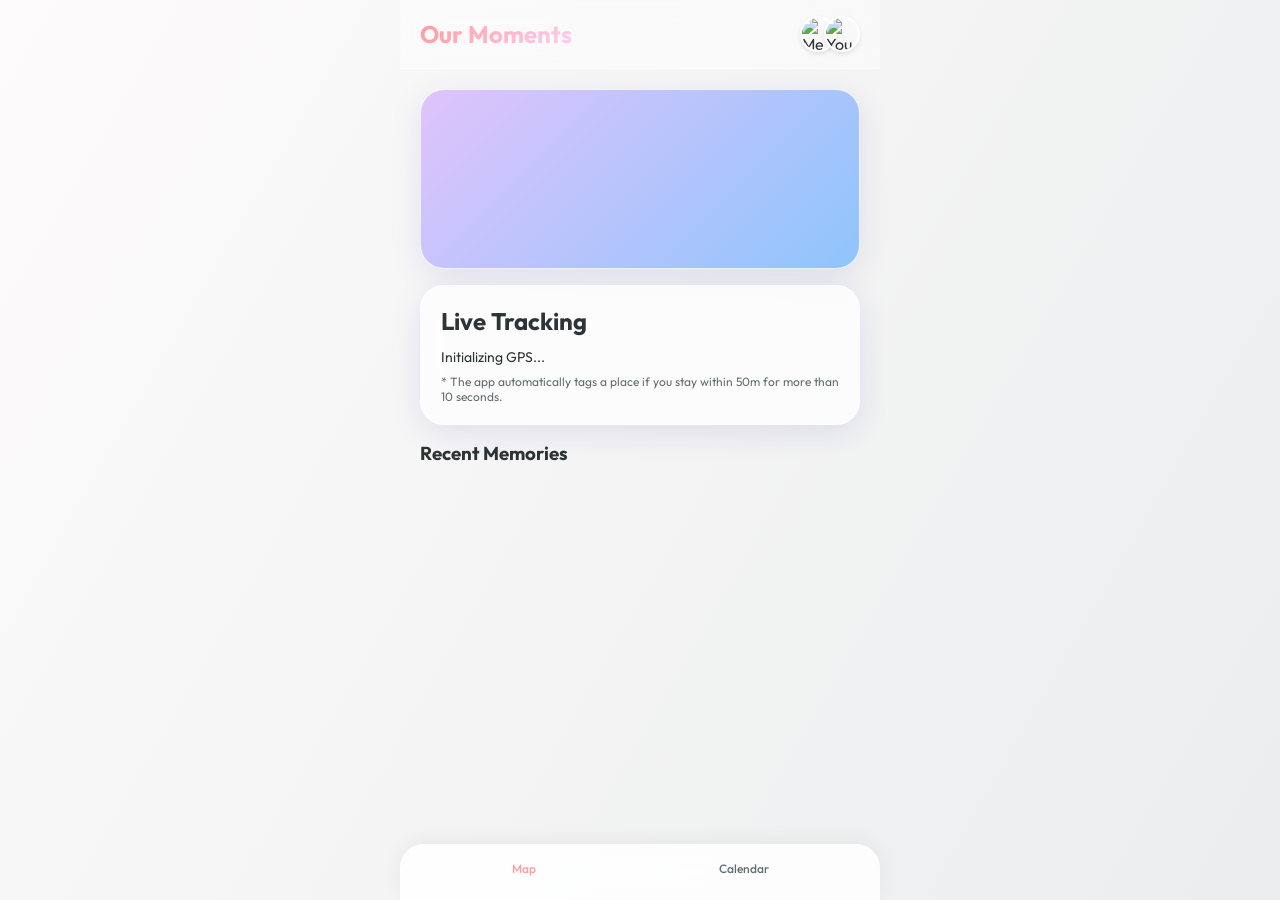
==== index.html @ 2e685c4d "app1_0.1v" ====
<!DOCTYPE html>
<html lang="ko">

<head>
    <meta charset="UTF-8">
    <meta name="viewport" content="width=device-width, initial-scale=1.0, maximum-scale=1.0, user-scalable=no">
    <title>Our Moments - Couple App</title>
    <link href="https://fonts.googleapis.com/css2?family=Outfit:wght@300;400;500;600;700&display=swap" rel="stylesheet">
    <link rel="stylesheet" href="style.css">
    <script src="https://unpkg.com/lucide@latest"></script>
    <script type="text/javascript"
        src="https://dapi.kakao.com/v2/maps/sdk.js?appkey=5cf4c8b79dd2313ca1ea8cb8f962af6c&autoload=false">
        </script>
</head>

<body>
    <div class="app-container">
        <!-- Header -->
        <header class="glass-header">
            <div class="header-content">
                <h1>Our Moments</h1>
                <div class="profile-avatars">
                    <img src="https://ui-avatars.com/api/?name=J&background=ffadad&color=fff&rounded=true" alt="Me"
                        class="avatar">
                    <img src="https://ui-avatars.com/api/?name=S&background=ffd6a5&color=fff&rounded=true" alt="You"
                        class="avatar overlap">
                </div>
            </div>
        </header>

        <!-- Main Content Area -->
        <main id="main-content">
            <!-- Map View (GPS Tagging) -->
            <section id="view-map" class="view active">

                <div class="glass-card map-card">
                    <div id="kakao-map" style="width:100%; height:300px; border-radius: 16px;">
                        <!-- 지도가 여기에 렌더링됩니다 -->
                    </div>
                </div>

                <div class="glass-card action-card">
                    <h2>Live Tracking</h2>
                    <p id="gps-status-text" class="mt-3 text-muted" style="font-size: 14px;">Initializing GPS...</p>
                    <div style="font-size: 12px; margin-top: 8px; color: var(--text-muted);">
                        * The app automatically tags a place if you stay within 50m for more than 10 seconds.
                    </div>
                </div>

                <div class="recent-tags mt-4">
                    <h3>Recent Memories</h3>
                    <div id="timeline-list" class="timeline">
                        <!-- Timeline items will be injected here -->
                    </div>
                </div>
            </section>

            <!-- Calendar View -->
            <section id="view-calendar" class="view hidden">
                <div class="glass-card calendar-card">
                    <div class="calendar-header">
                        <button class="icon-btn" onclick="changeMonth(-1)"><i data-lucide="chevron-left"></i></button>
                        <h2 id="calendar-month-year">May 2026</h2>
                        <button class="icon-btn" onclick="changeMonth(1)"><i data-lucide="chevron-right"></i></button>
                    </div>
                    <div class="calendar-grid-header">
                        <span>Sun</span><span>Mon</span><span>Tue</span><span>Wed</span><span>Thu</span><span>Fri</span><span>Sat</span>
                    </div>
                    <div id="calendar-grid" class="calendar-grid">
                        <!-- Days will be generated by JS -->
                    </div>
                </div>

                <!-- Anniversary Generator -->
                <div class="glass-card mt-4 anniversary-card">
                    <h3>Special Dates</h3>
                    <p class="text-muted text-sm mt-1" style="font-size: 13px;">Enter the day you started dating to
                        auto-generate 100d, 200d, 1y, 2y anniversaries.</p>
                    <div style="display: flex; gap: 8px; margin-top: 12px; align-items: center;">
                        <input type="date" id="anniversary-start-date"
                            style="flex: 1; padding: 10px; border-radius: 8px; border: 1px solid rgba(0,0,0,0.1);">
                        <button class="primary-btn" onclick="generateAnniversaries()"
                            style="padding: 10px 16px;">Generate</button>
                    </div>
                </div>

                <!-- Selected Date Info -->
                <div class="glass-card mt-4 date-details" id="date-details">
                    <h3 id="selected-date-title">Select a date</h3>
                    <div id="schedule-list" class="schedule-list mt-3">
                        <p class="empty-state">No schedules for this day.</p>
                    </div>
                    <button class="primary-btn mt-3" onclick="openAddScheduleModal()">
                        <i data-lucide="plus"></i> Add Schedule
                    </button>
                </div>
            </section>
        </main>

        <!-- Modal (Add Schedule) -->
        <div id="modal-overlay" class="modal-overlay hidden">
            <div class="glass-card modal">
                <div class="modal-header">
                    <h3>Add Schedule</h3>
                    <button class="icon-btn" onclick="closeModal()"><i data-lucide="x"></i></button>
                </div>
                <div class="modal-body">
                    <input type="text" id="schedule-title" placeholder="What are we doing?">
                    <input type="time" id="schedule-time">
                    <div class="location-picker mt-3">
                        <i data-lucide="map-pin"></i>
                        <span id="linked-place">No place linked</span>
                        <button class="text-btn" onclick="linkPlace()">Link a tagged place</button>
                    </div>
                    <button class="primary-btn mt-4 w-full" onclick="saveSchedule()">Save Schedule</button>
                </div>
            </div>
        </div>

        <!-- Bottom Navigation -->
        <nav class="bottom-nav glass-nav">
            <button class="nav-item active" onclick="switchView('map')" id="nav-map">
                <i data-lucide="map"></i>
                <span>Map</span>
            </button>
            <button class="nav-item" onclick="switchView('calendar')" id="nav-calendar">
                <i data-lucide="calendar-heart"></i>
                <span>Calendar</span>
            </button>
        </nav>
    </div>

    <script src="app.js"></script>
</body>

</html>
---- style.css ----
:root {
    --primary-color: #ff9a9e;
    --primary-gradient: linear-gradient(135deg, #ff9a9e 0%, #fecfef 99%, #fecfef 100%);
    --bg-gradient: linear-gradient(120deg, #fdfbfb 0%, #ebedee 100%);
    --text-main: #2d3436;
    --text-muted: #636e72;
    --glass-bg: rgba(255, 255, 255, 0.7);
    --glass-border: rgba(255, 255, 255, 0.8);
    --glass-shadow: 0 8px 32px 0 rgba(31, 38, 135, 0.1);
    --border-radius-lg: 24px;
    --border-radius-md: 16px;
    --border-radius-sm: 8px;
}

* {
    box-sizing: border-box;
    margin: 0;
    padding: 0;
}

body {
    font-family: 'Outfit', sans-serif;
    background-image: var(--bg-gradient);
    background-attachment: fixed;
    color: var(--text-main);
    -webkit-font-smoothing: antialiased;
    overflow-x: hidden;
}

/* Utilities */
.hidden { display: none !important; }
.mt-3 { margin-top: 12px; }
.mt-4 { margin-top: 16px; }
.w-full { width: 100%; }

/* App Container */
.app-container {
    max-width: 480px;
    margin: 0 auto;
    min-height: 100vh;
    background: url('https://www.transparenttextures.com/patterns/cubes.png');
    position: relative;
    padding-bottom: 80px; /* Space for bottom nav */
}

/* Glassmorphism Styles */
.glass-header {
    background: rgba(255, 255, 255, 0.4);
    backdrop-filter: blur(12px);
    -webkit-backdrop-filter: blur(12px);
    border-bottom: 1px solid var(--glass-border);
    position: sticky;
    top: 0;
    z-index: 10;
    padding: 16px 20px;
}

.glass-card {
    background: var(--glass-bg);
    backdrop-filter: blur(12px);
    -webkit-backdrop-filter: blur(12px);
    border: 1px solid var(--glass-border);
    box-shadow: var(--glass-shadow);
    border-radius: var(--border-radius-lg);
    padding: 20px;
}

/* Header */
.header-content {
    display: flex;
    justify-content: space-between;
    align-items: center;
}

.header-content h1 {
    font-size: 24px;
    font-weight: 700;
    background: var(--primary-gradient);
    -webkit-background-clip: text;
    -webkit-text-fill-color: transparent;
}

.profile-avatars {
    display: flex;
}

.avatar {
    width: 36px;
    height: 36px;
    border-radius: 50%;
    border: 2px solid white;
    box-shadow: 0 2px 4px rgba(0,0,0,0.1);
}

.avatar.overlap {
    margin-left: -12px;
}

/* Main Content */
main {
    padding: 20px;
}

.view {
    animation: fadeIn 0.4s ease-out forwards;
}

@keyframes fadeIn {
    from { opacity: 0; transform: translateY(10px); }
    to { opacity: 1; transform: translateY(0); }
}

/* Map specific */
.map-card {
    height: 180px;
    display: flex;
    justify-content: center;
    align-items: center;
    margin-bottom: 16px;
    background: linear-gradient(135deg, #e0c3fc 0%, #8ec5fc 100%);
    color: white;
    position: relative;
    overflow: hidden;
}

.map-placeholder {
    text-align: center;
    z-index: 2;
}

.hero-icon {
    width: 48px;
    height: 48px;
    margin-bottom: 8px;
    animation: bounce 2s infinite;
}

@keyframes bounce {
    0%, 100% { transform: translateY(0); }
    50% { transform: translateY(-10px); }
}

.pulse-ring {
    position: absolute;
    width: 100px;
    height: 100px;
    background: rgba(255,255,255,0.4);
    border-radius: 50%;
    top: 50%;
    left: 50%;
    transform: translate(-50%, -50%);
    animation: pulsing 2s infinite ease-out;
    z-index: 1;
}

@keyframes pulsing {
    0% { width: 40px; height: 40px; opacity: 1; }
    100% { width: 200px; height: 200px; opacity: 0; }
}

/* Inputs and Buttons */
input[type="text"], input[type="time"] {
    width: 100%;
    padding: 12px 16px;
    border-radius: var(--border-radius-md);
    border: 1px solid rgba(0,0,0,0.1);
    background: rgba(255,255,255,0.8);
    font-family: 'Outfit', sans-serif;
    font-size: 16px;
    outline: none;
    transition: all 0.3s ease;
    margin-bottom: 8px;
}

input:focus {
    border-color: var(--primary-color);
    box-shadow: 0 0 0 2px rgba(255, 154, 158, 0.3);
}

.primary-btn {
    background: var(--primary-gradient);
    color: white;
    border: none;
    padding: 14px 24px;
    border-radius: var(--border-radius-md);
    font-size: 16px;
    font-weight: 600;
    cursor: pointer;
    display: flex;
    align-items: center;
    justify-content: center;
    gap: 8px;
    box-shadow: 0 4px 15px rgba(255, 154, 158, 0.4);
    transition: transform 0.2s, box-shadow 0.2s;
}

.primary-btn:active {
    transform: scale(0.98);
    box-shadow: 0 2px 10px rgba(255, 154, 158, 0.3);
}

.icon-btn {
    background: none;
    border: none;
    cursor: pointer;
    color: var(--text-main);
    display: flex;
    align-items: center;
    justify-content: center;
    border-radius: 50%;
    width: 40px;
    height: 40px;
    transition: background 0.3s;
}

.icon-btn:hover, .icon-btn:active {
    background: rgba(0,0,0,0.05);
}

.text-btn {
    background: none;
    border: none;
    color: var(--primary-color);
    font-weight: 600;
    font-size: 14px;
    cursor: pointer;
}

/* Bottom Nav */
.bottom-nav {
    position: fixed;
    bottom: 0;
    left: 50%;
    transform: translateX(-50%);
    width: 100%;
    max-width: 480px;
    display: flex;
    justify-content: space-around;
    padding: 12px 20px 24px 20px;
    background: rgba(255, 255, 255, 0.85);
    backdrop-filter: blur(16px);
    -webkit-backdrop-filter: blur(16px);
    border-top: 1px solid var(--glass-border);
    border-radius: 24px 24px 0 0;
    box-shadow: 0 -4px 20px rgba(0,0,0,0.05);
}

.nav-item {
    display: flex;
    flex-direction: column;
    align-items: center;
    background: none;
    border: none;
    color: var(--text-muted);
    font-family: inherit;
    font-size: 12px;
    font-weight: 500;
    gap: 4px;
    cursor: pointer;
    transition: all 0.3s;
}

.nav-item i {
    transition: transform 0.3s;
}

.nav-item.active {
    color: var(--primary-color);
}

.nav-item.active i {
    fill: rgba(255, 154, 158, 0.2);
    transform: scale(1.1);
}

/* Timeline */
.timeline {
    border-left: 2px solid rgba(255, 154, 158, 0.5);
    margin-left: 12px;
    padding-left: 20px;
    margin-top: 16px;
    display: flex;
    flex-direction: column;
    gap: 16px;
}

.timeline-item {
    position: relative;
    background: white;
    padding: 16px;
    border-radius: var(--border-radius-md);
    box-shadow: 0 2px 10px rgba(0,0,0,0.05);
}

.timeline-item::before {
    content: '';
    position: absolute;
    left: -27px;
    top: 50%;
    transform: translateY(-50%);
    width: 12px;
    height: 12px;
    background: var(--primary-color);
    border-radius: 50%;
    border: 3px solid #fff;
    box-shadow: 0 0 0 2px rgba(255, 154, 158, 0.5);
}

.timeline-title {
    font-weight: 600;
    font-size: 16px;
}

.timeline-meta {
    font-size: 12px;
    color: var(--text-muted);
    display: flex;
    align-items: center;
    gap: 4px;
    margin-top: 4px;
}

/* Calendar */
.calendar-header {
    display: flex;
    justify-content: space-between;
    align-items: center;
    margin-bottom: 16px;
}

.calendar-header h2 {
    font-size: 18px;
    font-weight: 600;
}

.calendar-grid-header, .calendar-grid {
    display: grid;
    grid-template-columns: repeat(7, 1fr);
    text-align: center;
    gap: 4px;
}

.calendar-grid-header {
    font-size: 12px;
    font-weight: 600;
    color: var(--text-muted);
    margin-bottom: 8px;
}

.calendar-day {
    aspect-ratio: 1;
    display: flex;
    justify-content: center;
    align-items: center;
    font-size: 14px;
    font-weight: 500;
    border-radius: 50%;
    cursor: pointer;
    transition: all 0.2s;
    position: relative;
}

.calendar-day:hover {
    background: rgba(0,0,0,0.05);
}

.calendar-day.active {
    background: var(--primary-color);
    color: white;
    box-shadow: 0 4px 10px rgba(255, 154, 158, 0.4);
}

.calendar-day.today {
    border: 1px solid var(--primary-color);
    color: var(--primary-color);
}

.calendar-day.has-event::after {
    content: '';
    position: absolute;
    bottom: 4px;
    width: 4px;
    height: 4px;
    border-radius: 50%;
    background: var(--primary-color);
}

.calendar-day.active.has-event::after {
    background: white;
}

.calendar-day.empty {
    cursor: default;
}

.calendar-day.empty:hover {
    background: none;
}

/* Mock Dropdown */
.mock-dropdown {
    position: absolute;
    background: white;
    width: calc(100% - 40px);
    border-radius: var(--border-radius-md);
    box-shadow: 0 10px 30px rgba(0,0,0,0.1);
    z-index: 100;
    max-height: 200px;
    overflow-y: auto;
    border: 1px solid rgba(0,0,0,0.05);
}

.mock-place-item {
    padding: 12px 16px;
    display: flex;
    align-items: center;
    gap: 12px;
    cursor: pointer;
    border-bottom: 1px solid rgba(0,0,0,0.05);
}

.mock-place-item:last-child {
    border-bottom: none;
}

.mock-place-item:hover {
    background: rgba(0,0,0,0.02);
}

.mock-place-icon {
    background: rgba(255, 154, 158, 0.1);
    color: var(--primary-color);
    padding: 8px;
    border-radius: 50%;
    display: flex;
}

.mock-place-icon svg {
    width: 16px;
    height: 16px;
}

.mock-place-info h4 {
    font-size: 14px;
    font-weight: 500;
}

.mock-place-info p {
    font-size: 11px;
    color: var(--text-muted);
}

/* Modal */
.modal-overlay {
    position: fixed;
    top: 0;
    left: 0;
    width: 100%;
    height: 100%;
    background: rgba(0,0,0,0.3);
    backdrop-filter: blur(4px);
    z-index: 1000;
    display: flex;
    justify-content: center;
    align-items: center;
    padding: 20px;
}

.modal {
    width: 100%;
    max-width: 400px;
}

.modal-header {
    display: flex;
    justify-content: space-between;
    align-items: center;
    margin-bottom: 20px;
}

.location-picker {
    display: flex;
    align-items: center;
    gap: 8px;
    padding: 12px;
    background: rgba(0,0,0,0.02);
    border-radius: var(--border-radius-sm);
    font-size: 14px;
    color: var(--text-muted);
}
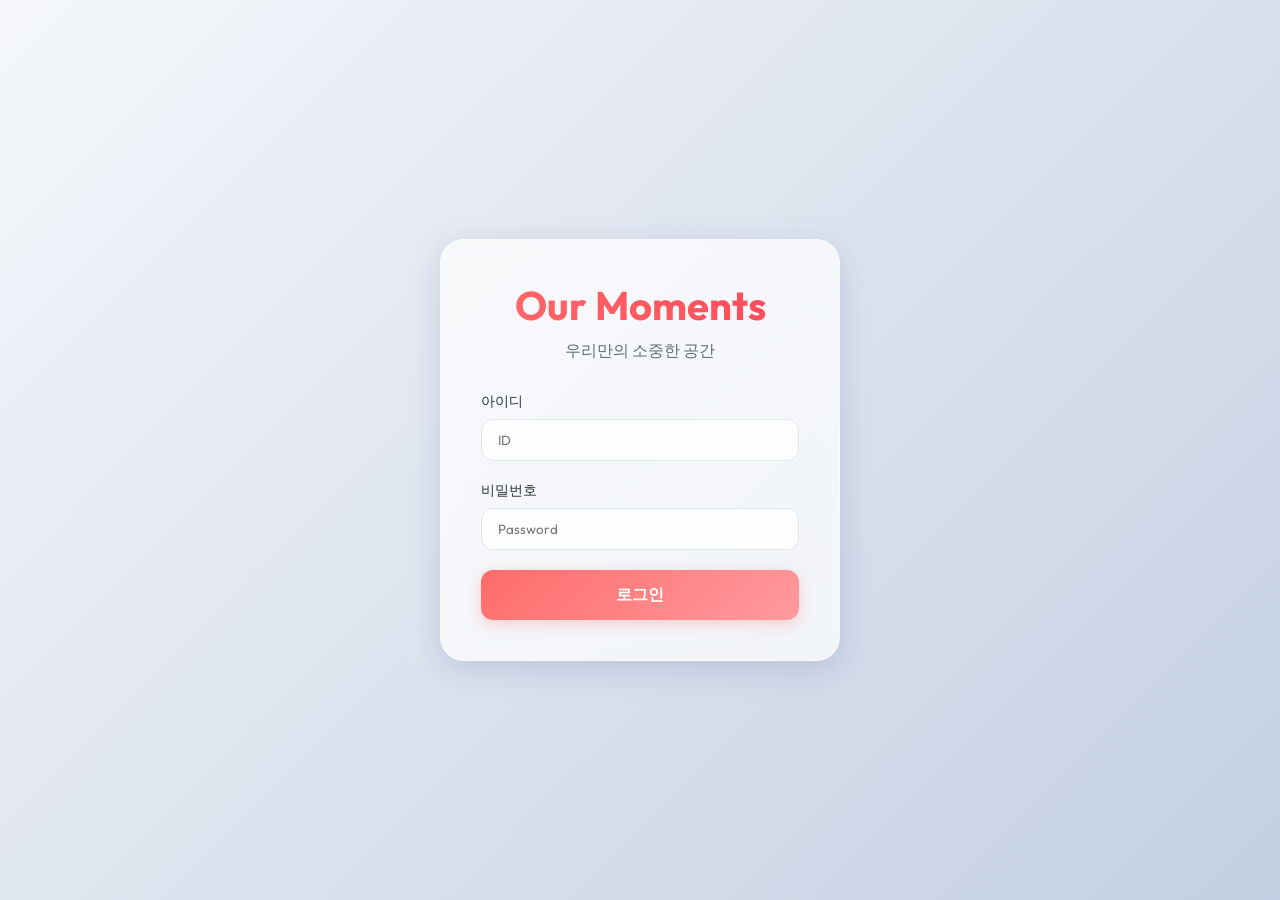
==== commit 16a777c5: "app1_0.2v" ====
--- a/index.html
+++ b/index.html
@@ -4,133 +4,33 @@
 <head>
     <meta charset="UTF-8">
     <meta name="viewport" content="width=device-width, initial-scale=1.0, maximum-scale=1.0, user-scalable=no">
-    <title>Our Moments - Couple App</title>
+    <title>Our Moments - Login</title>
+    <link rel="stylesheet" href="style.css">
+    <link rel="preconnect" href="https://fonts.googleapis.com">
+    <link rel="preconnect" href="https://fonts.gstatic.com" crossorigin>
     <link href="https://fonts.googleapis.com/css2?family=Outfit:wght@300;400;500;600;700&display=swap" rel="stylesheet">
-    <link rel="stylesheet" href="style.css">
-    <script src="https://unpkg.com/lucide@latest"></script>
-    <script type="text/javascript"
-        src="https://dapi.kakao.com/v2/maps/sdk.js?appkey=5cf4c8b79dd2313ca1ea8cb8f962af6c&autoload=false">
-        </script>
 </head>
 
 <body>
-    <div class="app-container">
-        <!-- Header -->
-        <header class="glass-header">
-            <div class="header-content">
-                <h1>Our Moments</h1>
-                <div class="profile-avatars">
-                    <img src="https://ui-avatars.com/api/?name=J&background=ffadad&color=fff&rounded=true" alt="Me"
-                        class="avatar">
-                    <img src="https://ui-avatars.com/api/?name=S&background=ffd6a5&color=fff&rounded=true" alt="You"
-                        class="avatar overlap">
-                </div>
+    <!-- Login Overlay -->
+    <div id="login-overlay">
+        <div class="login-card">
+            <h1>Our Moments</h1>
+            <p>우리만의 소중한 공간</p>
+            <div class="input-group">
+                <label for="username">아이디</label>
+                <input type="text" id="username" placeholder="ID">
             </div>
-        </header>
-
-        <!-- Main Content Area -->
-        <main id="main-content">
-            <!-- Map View (GPS Tagging) -->
-            <section id="view-map" class="view active">
-
-                <div class="glass-card map-card">
-                    <div id="kakao-map" style="width:100%; height:300px; border-radius: 16px;">
-                        <!-- 지도가 여기에 렌더링됩니다 -->
-                    </div>
-                </div>
-
-                <div class="glass-card action-card">
-                    <h2>Live Tracking</h2>
-                    <p id="gps-status-text" class="mt-3 text-muted" style="font-size: 14px;">Initializing GPS...</p>
-                    <div style="font-size: 12px; margin-top: 8px; color: var(--text-muted);">
-                        * The app automatically tags a place if you stay within 50m for more than 10 seconds.
-                    </div>
-                </div>
-
-                <div class="recent-tags mt-4">
-                    <h3>Recent Memories</h3>
-                    <div id="timeline-list" class="timeline">
-                        <!-- Timeline items will be injected here -->
-                    </div>
-                </div>
-            </section>
-
-            <!-- Calendar View -->
-            <section id="view-calendar" class="view hidden">
-                <div class="glass-card calendar-card">
-                    <div class="calendar-header">
-                        <button class="icon-btn" onclick="changeMonth(-1)"><i data-lucide="chevron-left"></i></button>
-                        <h2 id="calendar-month-year">May 2026</h2>
-                        <button class="icon-btn" onclick="changeMonth(1)"><i data-lucide="chevron-right"></i></button>
-                    </div>
-                    <div class="calendar-grid-header">
-                        <span>Sun</span><span>Mon</span><span>Tue</span><span>Wed</span><span>Thu</span><span>Fri</span><span>Sat</span>
-                    </div>
-                    <div id="calendar-grid" class="calendar-grid">
-                        <!-- Days will be generated by JS -->
-                    </div>
-                </div>
-
-                <!-- Anniversary Generator -->
-                <div class="glass-card mt-4 anniversary-card">
-                    <h3>Special Dates</h3>
-                    <p class="text-muted text-sm mt-1" style="font-size: 13px;">Enter the day you started dating to
-                        auto-generate 100d, 200d, 1y, 2y anniversaries.</p>
-                    <div style="display: flex; gap: 8px; margin-top: 12px; align-items: center;">
-                        <input type="date" id="anniversary-start-date"
-                            style="flex: 1; padding: 10px; border-radius: 8px; border: 1px solid rgba(0,0,0,0.1);">
-                        <button class="primary-btn" onclick="generateAnniversaries()"
-                            style="padding: 10px 16px;">Generate</button>
-                    </div>
-                </div>
-
-                <!-- Selected Date Info -->
-                <div class="glass-card mt-4 date-details" id="date-details">
-                    <h3 id="selected-date-title">Select a date</h3>
-                    <div id="schedule-list" class="schedule-list mt-3">
-                        <p class="empty-state">No schedules for this day.</p>
-                    </div>
-                    <button class="primary-btn mt-3" onclick="openAddScheduleModal()">
-                        <i data-lucide="plus"></i> Add Schedule
-                    </button>
-                </div>
-            </section>
-        </main>
-
-        <!-- Modal (Add Schedule) -->
-        <div id="modal-overlay" class="modal-overlay hidden">
-            <div class="glass-card modal">
-                <div class="modal-header">
-                    <h3>Add Schedule</h3>
-                    <button class="icon-btn" onclick="closeModal()"><i data-lucide="x"></i></button>
-                </div>
-                <div class="modal-body">
-                    <input type="text" id="schedule-title" placeholder="What are we doing?">
-                    <input type="time" id="schedule-time">
-                    <div class="location-picker mt-3">
-                        <i data-lucide="map-pin"></i>
-                        <span id="linked-place">No place linked</span>
-                        <button class="text-btn" onclick="linkPlace()">Link a tagged place</button>
-                    </div>
-                    <button class="primary-btn mt-4 w-full" onclick="saveSchedule()">Save Schedule</button>
-                </div>
+            <div class="input-group">
+                <label for="password">비밀번호</label>
+                <input type="password" id="password" placeholder="Password">
             </div>
+            <button class="login-btn" id="login-submit">로그인</button>
+            <p id="login-error" class="error-msg">아이디 또는 비밀번호가 올바르지 않습니다.</p>
         </div>
-
-        <!-- Bottom Navigation -->
-        <nav class="bottom-nav glass-nav">
-            <button class="nav-item active" onclick="switchView('map')" id="nav-map">
-                <i data-lucide="map"></i>
-                <span>Map</span>
-            </button>
-            <button class="nav-item" onclick="switchView('calendar')" id="nav-calendar">
-                <i data-lucide="calendar-heart"></i>
-                <span>Calendar</span>
-            </button>
-        </nav>
     </div>
 
-    <script src="app.js"></script>
+    <script src="auth.js"></script>
 </body>
 
 </html>
--- a/style.css
+++ b/style.css
@@ -1,490 +1,120 @@
 :root {
-    --primary-color: #ff9a9e;
-    --primary-gradient: linear-gradient(135deg, #ff9a9e 0%, #fecfef 99%, #fecfef 100%);
-    --bg-gradient: linear-gradient(120deg, #fdfbfb 0%, #ebedee 100%);
+    --primary-color: #ff6b6b;
+    --primary-gradient: linear-gradient(135deg, #ff6b6b 0%, #ff9a9e 100%);
+    --bg-gradient: linear-gradient(135deg, #f5f7fa 0%, #c3cfe2 100%);
+    --glass-bg: rgba(255, 255, 255, 0.7);
+    --glass-border: rgba(255, 255, 255, 0.4);
+    --glass-shadow: 0 8px 32px 0 rgba(31, 38, 135, 0.15);
     --text-main: #2d3436;
     --text-muted: #636e72;
-    --glass-bg: rgba(255, 255, 255, 0.7);
-    --glass-border: rgba(255, 255, 255, 0.8);
-    --glass-shadow: 0 8px 32px 0 rgba(31, 38, 135, 0.1);
     --border-radius-lg: 24px;
     --border-radius-md: 16px;
     --border-radius-sm: 8px;
+    --shadow: 0 8px 32px 0 rgba(31, 38, 135, 0.15);
 }
 
 * {
-    box-sizing: border-box;
     margin: 0;
     padding: 0;
+    box-sizing: border-box;
+    font-family: 'Outfit', sans-serif;
 }
 
 body {
-    font-family: 'Outfit', sans-serif;
-    background-image: var(--bg-gradient);
-    background-attachment: fixed;
+    background: var(--bg-gradient);
     color: var(--text-main);
-    -webkit-font-smoothing: antialiased;
-    overflow-x: hidden;
-}
-
-/* Utilities */
-.hidden { display: none !important; }
-.mt-3 { margin-top: 12px; }
-.mt-4 { margin-top: 16px; }
-.w-full { width: 100%; }
-
-/* App Container */
-.app-container {
-    max-width: 480px;
-    margin: 0 auto;
     min-height: 100vh;
-    background: url('https://www.transparenttextures.com/patterns/cubes.png');
-    position: relative;
-    padding-bottom: 80px; /* Space for bottom nav */
-}
-
-/* Glassmorphism Styles */
-.glass-header {
-    background: rgba(255, 255, 255, 0.4);
-    backdrop-filter: blur(12px);
-    -webkit-backdrop-filter: blur(12px);
-    border-bottom: 1px solid var(--glass-border);
-    position: sticky;
-    top: 0;
-    z-index: 10;
-    padding: 16px 20px;
-}
-
-.glass-card {
-    background: var(--glass-bg);
-    backdrop-filter: blur(12px);
-    -webkit-backdrop-filter: blur(12px);
-    border: 1px solid var(--glass-border);
-    box-shadow: var(--glass-shadow);
-    border-radius: var(--border-radius-lg);
-    padding: 20px;
-}
-
-/* Header */
-.header-content {
     display: flex;
-    justify-content: space-between;
+    justify-content: center;
     align-items: center;
 }
 
-.header-content h1 {
-    font-size: 24px;
-    font-weight: 700;
-    background: var(--primary-gradient);
-    -webkit-background-clip: text;
-    -webkit-text-fill-color: transparent;
-}
-
-.profile-avatars {
-    display: flex;
-}
-
-.avatar {
-    width: 36px;
-    height: 36px;
-    border-radius: 50%;
-    border: 2px solid white;
-    box-shadow: 0 2px 4px rgba(0,0,0,0.1);
-}
-
-.avatar.overlap {
-    margin-left: -12px;
-}
-
-/* Main Content */
-main {
-    padding: 20px;
-}
-
-.view {
-    animation: fadeIn 0.4s ease-out forwards;
-}
-
-@keyframes fadeIn {
-    from { opacity: 0; transform: translateY(10px); }
-    to { opacity: 1; transform: translateY(0); }
-}
-
-/* Map specific */
-.map-card {
-    height: 180px;
+/* Login Page Styles */
+#login-overlay {
+    width: 100%;
     display: flex;
     justify-content: center;
     align-items: center;
-    margin-bottom: 16px;
-    background: linear-gradient(135deg, #e0c3fc 0%, #8ec5fc 100%);
-    color: white;
-    position: relative;
-    overflow: hidden;
 }
 
-.map-placeholder {
+.login-card {
+    background: var(--glass-bg);
+    backdrop-filter: blur(10px);
+    -webkit-backdrop-filter: blur(10px);
+    border: 1px solid var(--glass-border);
+    border-radius: 24px;
+    padding: 40px;
+    width: 90%;
+    max-width: 400px;
+    box-shadow: var(--shadow);
     text-align: center;
-    z-index: 2;
+    animation: slideUp 0.6s cubic-bezier(0.2, 0.8, 0.2, 1);
 }
 
-.hero-icon {
-    width: 48px;
-    height: 48px;
-    margin-bottom: 8px;
-    animation: bounce 2s infinite;
+@keyframes slideUp {
+    from {
+        opacity: 0;
+        transform: translateY(20px);
+    }
+
+    to {
+        opacity: 1;
+        transform: translateY(0);
+    }
 }
 
-@keyframes bounce {
-    0%, 100% { transform: translateY(0); }
-    50% { transform: translateY(-10px); }
+.login-card h1 {
+    font-size: 2.5rem;
+    margin-bottom: 10px;
+    background: linear-gradient(45deg, var(--primary-color), #ff4757);
+    -webkit-background-clip: text;
+    -webkit-text-fill-color: transparent;
+    background-clip: text;
 }
 
-.pulse-ring {
-    position: absolute;
-    width: 100px;
-    height: 100px;
-    background: rgba(255,255,255,0.4);
-    border-radius: 50%;
-    top: 50%;
-    left: 50%;
-    transform: translate(-50%, -50%);
-    animation: pulsing 2s infinite ease-out;
-    z-index: 1;
+.login-card p {
+    color: #636e72;
+    margin-bottom: 30px;
 }
 
-@keyframes pulsing {
-    0% { width: 40px; height: 40px; opacity: 1; }
-    100% { width: 200px; height: 200px; opacity: 0; }
+.input-group {
+    margin-bottom: 20px;
+    text-align: left;
 }
 
-/* Inputs and Buttons */
-input[type="text"], input[type="time"] {
+.input-group label {
+    display: block;
+    margin-bottom: 8px;
+    font-weight: 500;
+    font-size: 0.9rem;
+}
+
+.input-group input {
     width: 100%;
     padding: 12px 16px;
-    border-radius: var(--border-radius-md);
-    border: 1px solid rgba(0,0,0,0.1);
-    background: rgba(255,255,255,0.8);
-    font-family: 'Outfit', sans-serif;
-    font-size: 16px;
+    border-radius: 12px;
+    border: 1px solid #dfe6e9;
+    background: rgba(255, 255, 255, 0.8);
     outline: none;
     transition: all 0.3s ease;
-    margin-bottom: 8px;
 }
 
-input:focus {
-    border-color: var(--primary-color);
-    box-shadow: 0 0 0 2px rgba(255, 154, 158, 0.3);
+.login-btn {
+    width: 100%;
+    padding: 14px;
+    border: none;
+    border-radius: 12px;
+    background: var(--primary-gradient);
+    color: white;
+    font-size: 1rem;
+    font-weight: 600;
+    cursor: pointer;
+    box-shadow: 0 4px 15px rgba(255, 107, 107, 0.3);
 }
 
-.primary-btn {
-    background: var(--primary-gradient);
-    color: white;
-    border: none;
-    padding: 14px 24px;
-    border-radius: var(--border-radius-md);
-    font-size: 16px;
-    font-weight: 600;
-    cursor: pointer;
-    display: flex;
-    align-items: center;
-    justify-content: center;
-    gap: 8px;
-    box-shadow: 0 4px 15px rgba(255, 154, 158, 0.4);
-    transition: transform 0.2s, box-shadow 0.2s;
-}
-
-.primary-btn:active {
-    transform: scale(0.98);
-    box-shadow: 0 2px 10px rgba(255, 154, 158, 0.3);
-}
-
-.icon-btn {
-    background: none;
-    border: none;
-    cursor: pointer;
-    color: var(--text-main);
-    display: flex;
-    align-items: center;
-    justify-content: center;
-    border-radius: 50%;
-    width: 40px;
-    height: 40px;
-    transition: background 0.3s;
-}
-
-.icon-btn:hover, .icon-btn:active {
-    background: rgba(0,0,0,0.05);
-}
-
-.text-btn {
-    background: none;
-    border: none;
-    color: var(--primary-color);
-    font-weight: 600;
-    font-size: 14px;
-    cursor: pointer;
-}
-
-/* Bottom Nav */
-.bottom-nav {
-    position: fixed;
-    bottom: 0;
-    left: 50%;
-    transform: translateX(-50%);
-    width: 100%;
-    max-width: 480px;
-    display: flex;
-    justify-content: space-around;
-    padding: 12px 20px 24px 20px;
-    background: rgba(255, 255, 255, 0.85);
-    backdrop-filter: blur(16px);
-    -webkit-backdrop-filter: blur(16px);
-    border-top: 1px solid var(--glass-border);
-    border-radius: 24px 24px 0 0;
-    box-shadow: 0 -4px 20px rgba(0,0,0,0.05);
-}
-
-.nav-item {
-    display: flex;
-    flex-direction: column;
-    align-items: center;
-    background: none;
-    border: none;
-    color: var(--text-muted);
-    font-family: inherit;
-    font-size: 12px;
-    font-weight: 500;
-    gap: 4px;
-    cursor: pointer;
-    transition: all 0.3s;
-}
-
-.nav-item i {
-    transition: transform 0.3s;
-}
-
-.nav-item.active {
-    color: var(--primary-color);
-}
-
-.nav-item.active i {
-    fill: rgba(255, 154, 158, 0.2);
-    transform: scale(1.1);
-}
-
-/* Timeline */
-.timeline {
-    border-left: 2px solid rgba(255, 154, 158, 0.5);
-    margin-left: 12px;
-    padding-left: 20px;
-    margin-top: 16px;
-    display: flex;
-    flex-direction: column;
-    gap: 16px;
-}
-
-.timeline-item {
-    position: relative;
-    background: white;
-    padding: 16px;
-    border-radius: var(--border-radius-md);
-    box-shadow: 0 2px 10px rgba(0,0,0,0.05);
-}
-
-.timeline-item::before {
-    content: '';
-    position: absolute;
-    left: -27px;
-    top: 50%;
-    transform: translateY(-50%);
-    width: 12px;
-    height: 12px;
-    background: var(--primary-color);
-    border-radius: 50%;
-    border: 3px solid #fff;
-    box-shadow: 0 0 0 2px rgba(255, 154, 158, 0.5);
-}
-
-.timeline-title {
-    font-weight: 600;
-    font-size: 16px;
-}
-
-.timeline-meta {
-    font-size: 12px;
-    color: var(--text-muted);
-    display: flex;
-    align-items: center;
-    gap: 4px;
-    margin-top: 4px;
-}
-
-/* Calendar */
-.calendar-header {
-    display: flex;
-    justify-content: space-between;
-    align-items: center;
-    margin-bottom: 16px;
-}
-
-.calendar-header h2 {
-    font-size: 18px;
-    font-weight: 600;
-}
-
-.calendar-grid-header, .calendar-grid {
-    display: grid;
-    grid-template-columns: repeat(7, 1fr);
-    text-align: center;
-    gap: 4px;
-}
-
-.calendar-grid-header {
-    font-size: 12px;
-    font-weight: 600;
-    color: var(--text-muted);
-    margin-bottom: 8px;
-}
-
-.calendar-day {
-    aspect-ratio: 1;
-    display: flex;
-    justify-content: center;
-    align-items: center;
-    font-size: 14px;
-    font-weight: 500;
-    border-radius: 50%;
-    cursor: pointer;
-    transition: all 0.2s;
-    position: relative;
-}
-
-.calendar-day:hover {
-    background: rgba(0,0,0,0.05);
-}
-
-.calendar-day.active {
-    background: var(--primary-color);
-    color: white;
-    box-shadow: 0 4px 10px rgba(255, 154, 158, 0.4);
-}
-
-.calendar-day.today {
-    border: 1px solid var(--primary-color);
-    color: var(--primary-color);
-}
-
-.calendar-day.has-event::after {
-    content: '';
-    position: absolute;
-    bottom: 4px;
-    width: 4px;
-    height: 4px;
-    border-radius: 50%;
-    background: var(--primary-color);
-}
-
-.calendar-day.active.has-event::after {
-    background: white;
-}
-
-.calendar-day.empty {
-    cursor: default;
-}
-
-.calendar-day.empty:hover {
-    background: none;
-}
-
-/* Mock Dropdown */
-.mock-dropdown {
-    position: absolute;
-    background: white;
-    width: calc(100% - 40px);
-    border-radius: var(--border-radius-md);
-    box-shadow: 0 10px 30px rgba(0,0,0,0.1);
-    z-index: 100;
-    max-height: 200px;
-    overflow-y: auto;
-    border: 1px solid rgba(0,0,0,0.05);
-}
-
-.mock-place-item {
-    padding: 12px 16px;
-    display: flex;
-    align-items: center;
-    gap: 12px;
-    cursor: pointer;
-    border-bottom: 1px solid rgba(0,0,0,0.05);
-}
-
-.mock-place-item:last-child {
-    border-bottom: none;
-}
-
-.mock-place-item:hover {
-    background: rgba(0,0,0,0.02);
-}
-
-.mock-place-icon {
-    background: rgba(255, 154, 158, 0.1);
-    color: var(--primary-color);
-    padding: 8px;
-    border-radius: 50%;
-    display: flex;
-}
-
-.mock-place-icon svg {
-    width: 16px;
-    height: 16px;
-}
-
-.mock-place-info h4 {
-    font-size: 14px;
-    font-weight: 500;
-}
-
-.mock-place-info p {
-    font-size: 11px;
-    color: var(--text-muted);
-}
-
-/* Modal */
-.modal-overlay {
-    position: fixed;
-    top: 0;
-    left: 0;
-    width: 100%;
-    height: 100%;
-    background: rgba(0,0,0,0.3);
-    backdrop-filter: blur(4px);
-    z-index: 1000;
-    display: flex;
-    justify-content: center;
-    align-items: center;
-    padding: 20px;
-}
-
-.modal {
-    width: 100%;
-    max-width: 400px;
-}
-
-.modal-header {
-    display: flex;
-    justify-content: space-between;
-    align-items: center;
-    margin-bottom: 20px;
-}
-
-.location-picker {
-    display: flex;
-    align-items: center;
-    gap: 8px;
-    padding: 12px;
-    background: rgba(0,0,0,0.02);
-    border-radius: var(--border-radius-sm);
-    font-size: 14px;
-    color: var(--text-muted);
-}
+.error-msg {
+    color: #d63031;
+    font-size: 0.85rem;
+    margin-top: 15px;
+    display: none;
+}
